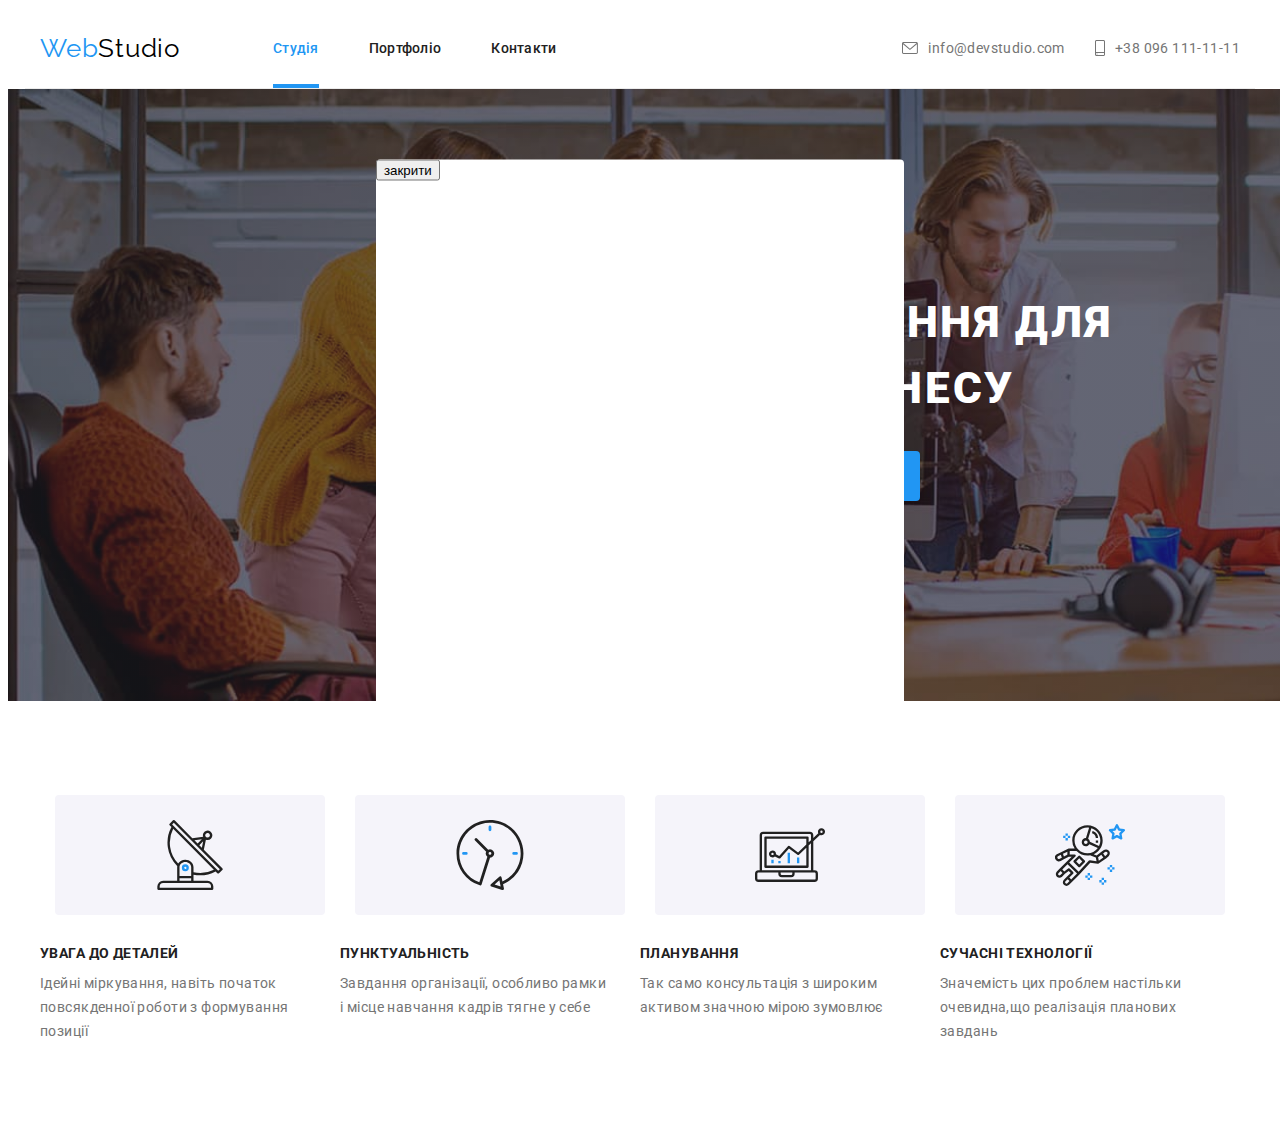
==== modal.html @ b34dbd41 "1" ====
<!DOCTYPE html>
<html lang="en">
    <head>
      <meta charset="UTF-8" >
      <meta http-equiv="X-UA-Compatible" content="IE=edge" >
      <meta name="viewport" content="width=device-width, initial-scale=1.0" >
      <title>модальное окно</title>
  <link rel="preconnect" href="https://fonts.googleapis.com">
  <link rel="preconnect" href="https://fonts.gstatic.com" crossorigin>
  <link href="https://fonts.googleapis.com/css2?family=Raleway:wght@700&family=Roboto:wght@400;500;700;900&display=swap"
    rel="stylesheet">
    <link rel="stylesheet" href="https://cdnjs.cloudflare.com/ajax/libs/modern-normalize/1.1.0/modern-normalize.min.css" integrity="sha512-wpPYUAdjBVSE4KJnH1VR1HeZfpl1ub8YT/NKx4PuQ5NmX2tKuGu6U/JRp5y+Y8XG2tV+wKQpNHVUX03MfMFn9Q==" crossorigin="anonymous" referrerpolicy="no-referrer" />
      <link rel="stylesheet" href="css/styles.css">
    </head>
    <body>
      <header>
        <div class="container start">
        <nav class="site-nav">
          <a class="logo" href="./index.html" rel="home">Web<span>Studio</span></a>
          <ul class="menu">
            <li class="iten">
              <a class="page text" href="./index.html">Студія</a>
            </li>
            <li class="iten" >
              <a class="page" href="./portfolio.html">Портфоліо</a>
            </li>
            <li class="iten">
              <a class="page" href="./">Контакти</a>
            </li>
          </ul>
       
      </nav>
      <ul class="cont">
         
        <li class="contacts">
         
           <a class="mail" href="mailto:info@devstudio.com">
            <svg class="contact-icon" width="16" height="12">
              <use href="./images/icons.svg#icon-envelope-hover"></use>
             </svg>
            info@devstudio.com</a>
         
      </li>
  
        <li class="contacts">
         
           <a class="tel" href="tel:+380961111111">
            <svg class="contact-icon" width="10" height="16">
              <use href="./images/icons.svg#icon-smartphone"></use>
             </svg>
            +38 096 111-11-11</a>
       
        </li>
  
      </ul>
    </div>
      </header>
      <main>
        <div class="bunner">
        <section class="section hero">
          <div class="container">
          <h1 class="hero-title">ЕФЕКТИВНІ РІШЕННЯ ДЛЯ ВАШОГО БІЗНЕСУ</h1>
          <button data-modal-open class="button"  type="button">
            Замовити послугу
          </button>
          </div>
        </section>
        </div>
        <section class="section">
          <div class="container">
          <h2 class="visually-hidden">НАШІ ПЕРЕВАГИ</h2>
          <ul class="details">
            <li class="details-item">
             <div class="details-link">
            <svg class="details-icon" width="70" height="70">
              <use href="./images/icons.svg#icon-antenna-1"></use>
             </svg>
            </div>
           
          </li>
          <li class="details-item">
            <div class="details-link">
           <svg class="details-icon" width="70" height="70">
             <use href="./images/icons.svg#icon-clock-1"></use>
            </svg>
           
         </li>
         <li class="details-item">
          <div class="details-link">
         <svg class="details-icon" width="70" height="70">
           <use href="./images/icons.svg#icon-diagram-1"></use>
          </svg>
         
       </li>
       <li class="details-item">
        <div class="details-link">
       <svg class="details-icon" width="70" height="70">
         <use href="./images/icons.svg#icon-astronaut-1"></use>
        </svg>
       
     </li>
          </ul>
          <ul class="work-list">
            <li class="feature"> 
              <h3 class="title" >УВАГА ДО ДЕТАЛЕЙ</h3>
              <p class="essence">
                Ідейні міркування, навіть початок повсякденної роботи з формування
                позиції
              </p>
            </li>
            <li class="feature">
              <h3 class="title">ПУНКТУАЛЬНІСТЬ</h3>
              <p class="essence" >
                Завдання організації, особливо рамки і місце навчання кадрів тягне
                у себе
              </p>
            </li>
            <li class="feature">
              <h3 class="title">ПЛАНУВАННЯ</h3>
              <p class="essence" >
                Так само консультація з широким активом значною мірою зумовлює
              </p>
            </li>
            <li class="feature">
              <h3 class="title" >СУЧАСНІ ТЕХНОЛОГІЇ</h3>
              <p class="essence">
                Значемість цих проблем настільки очевидна,що реалізація планових
                завдань
              </p>
            </li>
          </ul>
          </div>
        </section> 
    </main>
       <div  class="backdrop is-hidden" data-modal>
        <div class="modal">
            <button data-modal-close class="close">закрити</button>
        </div>
       </div>
       <script src="./js/modal.js"></script>
      </body>
      
      </html>
---- css/styles.css ----
:root{
    --primary-text-color:#757575;
    --title-text-color:#212121;
    --accent-color:#2196f3;
    --primary-bg-color:#fff;
    --btn-bg-color:#188CE8;
    --border-color: #eeeeee;
}
body {
    font-family: 'Roboto', sans-serif;
    color: var(--primary-text-color);
    font-size: 14px;
    letter-spacing: 0.03em;
    background-color: var(--primary-bg-color);
}
ul{
    list-style: none;
    margin: 0;
    padding: 0;
}
a {
    text-decoration: none;
    margin: 0;
    padding: 0;
    color: inherit;
}
h1, h2, h3, h4, p{
    margin: 0;
}
img{
    display: block;
    max-width: 100%;
    height: auto;
}
.container{

width: 1200px;
padding-left: 15px;
padding-right: 15px;
margin-left: auto;
margin-right: auto;
}

 .start{
    display: flex;
    border-bottom: 1px solid #ececec;
}
.section{
    padding-top: 94px;
    padding-bottom: 94px;

}

.site-nav{
    display: flex;

    align-items: center;
   
}

.menu {
    display: flex;
    padding-inline-start: 0px;

}
.menu .iten:not(:last-child)
{
    margin-right: 50px;
}

.logo{
    display: inline-block;
    padding-top: 24px;
    padding-bottom: 24px;
    margin-right: 93px;


    font-family: 'Raleway', sans-serif; 
    color:var(--accent-color);
    font-size: 26px;
    text-decoration: none;
    letter-spacing: 0.03em;
}
.logo span {
  color:#000;
}

.menu  .page{
    display: block;
   font-weight: 500;
    color: var(--title-text-color);
    letter-spacing: 0.02em;
    padding-top: 32px;
    padding-bottom: 32px;
    transition-property: color;
    transition-duration: 250ms;
    transition-timing-function: cubic-bezier(0.4, 0, 0.2, 1);
position: relative ;
   
}
.text::after{
    content: "";
    display: block;
    width: 100%;
    height: 4px;
    background-color: #2196f3;
    position: absolute;
    bottom: 0;
    opacity: 1;
}

.page:focus, 
.page:hover {
    color: var(--accent-color);

} 

.menu .text{
    display: block;
    color:var(--accent-color);
    padding-top: 32px;
    padding-bottom: 32px;
   
}
.cont{
    display: flex;

    gap: 30px;
    margin-left: auto;
}

.contacts{
    display: flex;
    justify-content: center;
    align-items: center;
}

    
 .contact-link:hover{
        fill:var(--btn-bg-color);
    }

.contact-icon{
    margin-right: 10px;
    fill: var(--primary-text-color);

    transition-property: fill;
    transition-duration: 250ms;
    transition-timing-function: cubic-bezier(0.4, 0, 0.2, 1);
}
.mail{
    display: flex;
    align-items: center;
    justify-content: center;
    padding-top: 32px;
    padding-bottom: 32px;
    color: var(--primary-text-color);

    transition-property: color;
    transition-duration: 250ms;
    transition-timing-function: cubic-bezier(0.4, 0, 0.2, 1);
   
}
.tel {
    display: flex;
    align-items: center;
    padding-top: 32px;
    padding-bottom: 32px;
 color:var(--primary-text-color) ;

 transition-property: color;
 transition-duration: 250ms;
 transition-timing-function: cubic-bezier(0.4, 0, 0.2, 1);


}

.mail:focus{
    color: var(--accent-color);
}
.mail:focus .contact-icon{
    fill: var(--accent-color);
}

.mail:hover{
    color: var(--accent-color);
}
.mail:hover .contact-icon{
    fill: var(--accent-color);
}



.tel:focus{
    color: var(--accent-color);
}
.tel:focus .contact-icon{
    fill: var(--accent-color);
}
.tel:hover{
    color: var(--accent-color);
}
.tel:hover .contact-icon{
    fill: var(--accent-color);
}

   
.hero {
 text-align: center;
 margin-top: auto;
 padding-top: 200px;
 padding-bottom: 200px;
 width: 1600px;
 height: 100%;
 margin-left: auto;
 margin-right: auto;
 background-image: linear-gradient( rgba(47, 48, 58, 0.4), rgba(47, 48, 58, 0.4)),
url(../images/mainfon.jpg); 

background-repeat: no-repeat;
background-position: center;
background-color: #2f303A;
background-size: cover;
}


.hero-title {
 color:var(--primary-bg-color);
 font-size: 44px;
 font-weight: 900;
 letter-spacing: 0.06em;
 line-height: 1.5;
 margin-right: 0px;
 margin-bottom: 30px;
 width: 696px;
margin-left: auto;
margin-right: auto;
}
.button{
text-align: center;
padding: 10px 32px;
background-color: var(--accent-color);
color: var(--primary-bg-color);
font-size: 16px;
font-weight: 700;
letter-spacing: 0.06em;
line-height: 1.9;
border-radius: 4px;
border: 0;
cursor: pointer;
box-shadow: 0px 4px 4px rgba(0, 0, 0, 0.15);

transition-property: color, background-color;
transition-duration: 250ms;
transition-timing-function: cubic-bezier(0.4, 0, 0.2, 1);


}
.button:focus, 
.button:hover{
    color: var(--primary-bg-color);
    background-color: var(--btn-bg-color);
}
.visually-hidden {
    position: absolute;
    white-space: nowrap;
    width: 1px;
    height: 1px;
    overflow: hidden;
    border: 0;
    padding: 0;
    clip: rect(0 0 0 0);
    clip-path: inset(50%);
    margin: -1px;
}

.details{
    display: flex;
    justify-content: center;
    align-items: center;
    gap: 30px;
    margin-bottom: 30px;
}

.details-link{
    display: flex;
    justify-content: center;
    align-items: center;
    width: 270px;
    height: 120px;
     background-color:  #f5f4fa;
     border-radius: 4px;
     
}

.work-list{
    display: flex;
    flex-direction: row;
    margin-top: 0;
    margin-bottom: 0;
}

.work-list .title{
    color:var(--title-text-color);
    font-size: 14px;
    font-weight: 700;
    letter-spacing: 0.03em;
    line-height: 1.2;
    padding-bottom: 10px;
    margin-top: 0;
    margin-bottom: 0;
}
.feature{
    width: 270px;
}
.work-list .essence {
    font-weight: 400;
    line-height: 1.7;
}
.feature:not(:last-child){
margin-right: 30px;
}
.works{
    padding-top: 0;
}
.skills{
    text-align: center;
    color: var(--title-text-color);
    font-size: 36px;
    font-weight: 700;
    letter-spacing: 0.03em;
    line-height: 1.2;
    margin-top: 0px;
    margin-bottom: 50px;

}
.specialists {
    text-align: center;
    color: var(--title-text-color);
    font-size: 36px;
    font-weight: 700;
    letter-spacing: 0.03em;
    line-height: 1.2;
    margin-top: 0px;
    margin-bottom: 50px;
}

.foto{
    display: flex;
    margin-top: 0px;
    margin-bottom: 0px;
    padding-inline-start: 0px;
    
}

.foto-img:not(:last-child)
{ 
    margin-right: 30px;
}
.applications{
    position: absolute;
    display: flex;
    justify-content: center;
    align-items: center;
    background-color: rgba(47, 48, 58, 0.8);
    width: 370px;
    height: 70px;
    bottom: 0;
    right: 0;

}
.foto-img{
    position: relative;
    bottom: -30px;
    position: relative;
}

.application{

    color: var(--primary-bg-color);
    font-size: 14px;
    font-weight: 700;
    letter-spacing: 0.03em;
    line-height: 1.2;
    text-align: center;
    
}

.group{
display: flex;
     }

 .teams{
    background-color: #f5f4fa;
}
.team {
    background-color: var(--primary-bg-color);
    box-shadow: 0px 1px 3px rgba(0, 0, 0, 0.12), 0px 1px 1px rgba(0, 0, 0, 0.14), 0px 2px 1px rgba(0, 0, 0, 0.2);
    border-radius: 0px 0px 4px 4px;
}
.team:not(:last-child){
    margin-right: 30px;
}
.team-picture{
    
    margin-bottom: 30px;
}
.name {
    color: var(--title-text-color);
    font-size: 16px;
    font-weight: 500;
    letter-spacing: 0.03em;
    line-height: 1.2;
    margin-bottom: 10px;
    text-align: center;
}
.activity{
    font-size: 16px;
    font-weight: 400;
    line-height: 1.2;
    text-align: center;
    margin-bottom: 16px;
}
.socials{
    display: flex;
    justify-content: center;
    align-items: center;
    gap: 10px;
    margin-bottom: 30px;
}

.socials-link{
    display: flex;
    justify-content: center;
    align-items: center;
    width: 44px;
    height: 44px;
     background-color:  var(--primary-bg-color);
     border-radius: 50%;

     transition-property: background-color;
     transition-duration: 250ms;
     transition-timing-function: cubic-bezier(0.4, 0, 0.2, 1);
}

.socials-link:hover{
    background-color:var(--btn-bg-color);
}
.socials-link:hover .socials-icon{
    fill: var(--primary-bg-color);
}
.socials-link:focus{
    background-color:var(--btn-bg-color);
}
.socials-link:focus .socials-icon{
    fill: var(--primary-bg-color);
}
    


.socials-icon{
    fill: #afb1b8;

    transition-property: fill;
    transition-duration: 250ms;
    transition-timing-function: cubic-bezier(0.4, 0, 0.2, 1);
}
.customers{
    text-align: center;
    color: var(--title-text-color);
    font-size: 36px;
    font-weight: 700;
    letter-spacing: 0.03em;
    line-height: 1.2;
    margin-top: 0px;
    margin-bottom: 50px;
}
.our-customers{
    display: flex;
    justify-content: center;
    align-items: center;
    gap: 30px;
}
.customer-box{
    display: flex;
    justify-content: center;
    align-items: center;
    width: 170px;
    height: 92px;
   
}
.customer-link{
   display: flex;
   justify-content: center;
   align-items: center;
    width: 100%;
    height: 100%;
     background-color: #fff;
     border: 1px solid #afb1b8;
     border-radius: 4px;
     outline: transparent;

     transition-property: border-color, cursor ;
     transition-duration: 250ms;
     transition-timing-function: cubic-bezier(0.4, 0, 0.2, 1);
     }


     .customer-link:hover {
        border-color: var(--accent-color);
        cursor: pointer;
    }
    .customer-link:hover .customer-icon{
        fill: var(--accent-color);
    }

    .customer-link:focus{
        border-color: var(--accent-color);
        cursor: pointer;
    }
    .customer-link:focus .customer-icon{
        fill: var(--accent-color);
    }

    .customer-icon{
        fill: #afb1b8;
        transition-property: fill ;
        transition-duration: 250ms;
        transition-timing-function: cubic-bezier(0.4, 0, 0.2, 1);

    }





.page-footer {

   background-color: #2f303A;
   padding-top: 60px;
   padding-bottom: 60px;

}

 .block-footer{
    display: flex;
    align-items: baseline;
    gap: 70px;
}
.page-footer .feedback {
    letter-spacing: 0.03em;
    line-height: 1.7;
   
    transition-property: color;
    transition-duration: 250ms;
    transition-timing-function: cubic-bezier(0.4, 0, 0.2, 1);

}
.page-footer .feedback:hover {
    color:var(--accent-color);
}
.container .logo-f{
font-family: 'Raleway', sans-serif;
    color: var(--accent-color);
    font-size: 26px;
    letter-spacing: 0.03em;
    display:inline-flex;
    margin-bottom: 20px;

}
.logo-f span{
    color: var(--primary-bg-color);
}
.page-footer .map {
     color: var(--primary-bg-color);
     padding-inline-start: 0px;
     margin-top: 20px;
}

.f-mail:hover,
.f-mail:focus{
    color: var(--accent-color);
}
.f-tel:hover,
.f-tel:focus{
    color: var(--accent-color);
}

.footer-feedback:not(:last-child){
    margin-bottom: 9px;
}
.f-mail{
    color: rgba(255, 255, 255, 0.6);

    transition-property: color;
    transition-duration: 250ms;
    transition-timing-function: cubic-bezier(0.4, 0, 0.2, 1);
}
.f-tel{
    color: rgba(255, 255, 255, 0.6);
margin-left: 0px;

transition-property: color;
transition-duration: 250ms;
transition-timing-function: cubic-bezier(0.4, 0, 0.2, 1);
}

.footer-header{
    text-align: left;
    color: var(--primary-bg-color);
    font-size: 14px;
    font-weight: 700;
    letter-spacing: 0.03em;
    line-height: 1.2;
    margin-bottom: 20px;
}
.footer-icons{
    display: block;
    justify-content: center;
}
.f-links{
    display: flex;
    justify-content: left;
    align-items: center;
    gap: 10px;
}

.footer-link{
    display: flex;
    justify-content: center;
    align-items: center;
    width: 44px;
    height: 44px;
     background-color: rgba(255, 255, 255, 0.1);
     border-radius: 50%;
    
     transition-property: background-color;
    transition-duration: 250ms;
    transition-timing-function: cubic-bezier(0.4, 0, 0.2, 1);
    
    }

.footer-icon{
    fill: #fff
}
.footer-link:hover{
    background-color:var(--btn-bg-color);
}
.footer-link:focus{
    background-color: var(--btn-bg-color);
}



<!--portfolio-->




 .menu .iten .studia{
    color: var(--title-text-color)
}
.menu .portf{
    color: var(--accent-color);
    
}

.portf::after{
    content: "";
    display: block;
    width: 100%;
    height: 4px;
    background-color: #2196f3;
    position: absolute;
    bottom: 0;
    opacity: 1;
}
.bt{
    display: flex;
    margin-bottom: 50px;
    justify-content: center;
}
 .btns:not(:last-child){
    margin-right: 8px;
}
.btn-group{
    background-color: #f5f4fa;
    letter-spacing: 0.03em;
    font-size: 16px;
    color: var(--title-text-color);
    line-height: 26px;
     display: flex;
     text-align: center;
     border-radius: 4px;
     padding: 6px 22px;
     border:0px;
     cursor: pointer;
    
}

.other{

    transition-property: color, background-color, filter;
    transition-duration: 250ms;
    transition-timing-function: cubic-bezier(0.4, 0, 0.2, 1);

}
.other:focus,
.other:hover{
    color: var(--primary-bg-color);
    background-color:#188CE8 ;
    filter: drop-shadow(0px 4px 4px rgba(0, 0, 0, 0.25));
}

 .all{
    display: inline-block;
    background-color: var(--accent-color);
    color: var(--primary-bg-color);
    min-width: 73px;
    padding: 6px 25px;

    transition-property: color, background-color, filter;
    transition-duration: 250ms;
    transition-timing-function: cubic-bezier(0.4, 0, 0.2, 1);
    
}
.all:focus,
.all:hover {
    color:#188CE8 ;
    background-color: var(--primary-bg-color) ;
    filter: drop-shadow(0px 4px 4px rgba(0, 0, 0, 0.25));

}
.project{
    display: flex;
    flex-wrap: wrap;
    gap:30px
}
 .bloc{
     width: calc((100% - 30px*2) / 3);
     
}


.main-foto:hover,
.main-foto:focus{
    box-shadow: 0px 1px 1px rgba(0, 0, 0, 0.12), 0px 4px 4px rgba(0, 0, 0, 0.06), 1px 4px 6px rgba(0, 0, 0, 0.16);

}

.main-foto{
    display: block;
    outline: transparent;

    transition-property: box-shadow;
    transition-duration: 250ms;
    transition-timing-function: cubic-bezier(0.4, 0, 0.2, 1);

}

.blu-foto{
    position: relative;
    overflow: hidden;
}




.signature{
    position: absolute;
    display: flex;
    background-color: rgba(33, 150, 243, 0.9);;
    width: 100%;
    height: 100%;
    top: 0;
    right: 0;
    font-size: 18px;
    line-height: 1.56; 
    letter-spacing: 0.03em;
    justify-content: center;
    align-items: center;
    padding-top: 63px;
    padding-bottom: 63px;
    padding-left:24px ;
    padding-right:24px ;
    color: #FFFFFF;
    opacity: 1;
    transition: 250ms;
    transform: translateY(+100%)
}

.main-foto:hover .signature{
    opacity: 1;
    transform: translateY(0);
}

.poster{
    border-bottom: 1px solid var(--border-color);
    border-left: 1px solid var(--border-color);
    border-right: 1px solid var(--border-color);
    padding-left: 23px;
    padding-top: 20px;
    padding-bottom: 19px;
}
.project-name {
    letter-spacing: 0.06em;
    font-size: 18px;
    color: var(--title-text-color);
    font-weight: 700;
    line-height: 1.9;
    margin-bottom: 4px;
}
.project-deal {
    font-size: 16px;
    color: var(--primary-text-color);
    letter-spacing:0.03em ;
    line-height: 30px;
}



<!--modal-->



.backdrop {
    
    position: fixed;
    top: 0;
    left: 0;
    width: 1600px;
    height: 1024px;
    background-color: rgba(0, 0, 0, 0.2);
    
}
.backdrop .is-hidden{
    opacity: 0;
    visibility: ;
    pointer-events: none;

}
.modal{

    height:581px; 
    width: 528px;
    background-color: #fff;
    position: absolute;
    top:50%;
    left:50%;
    transform: translate(-50%, -50%);
    border-radius: 4px;
}
.close{
   display: flex; 
   justify-content: left;
   margin-left: 0;
   margin-right: 0;


}
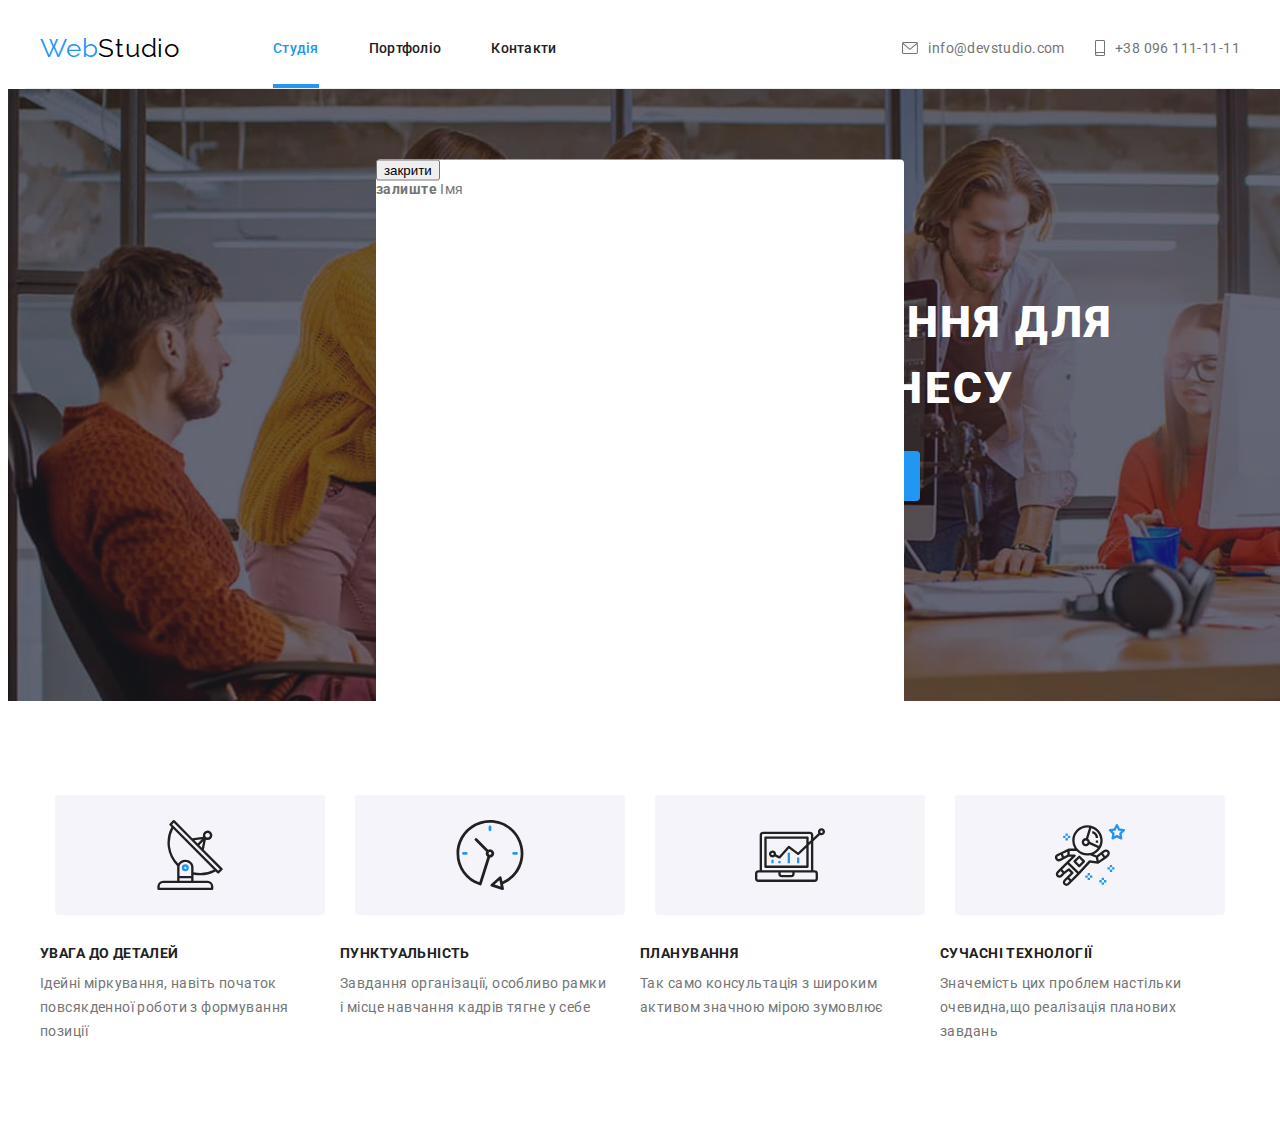
==== commit 492ab663: "5" ====
--- a/modal.html
+++ b/modal.html
@@ -135,7 +135,11 @@
        <div  class="backdrop is-hidden" data-modal>
         <div class="modal">
             <button data-modal-close class="close">закрити</button>
-        </div>
+            <strong class="modal-title">залиште</strong>
+     <label>
+      Імя
+     </label>
+     
        </div>
        <script src="./js/modal.js"></script>
       </body>
--- a/css/styles.css
+++ b/css/styles.css
@@ -835,7 +835,7 @@
 }
 .backdrop .is-hidden{
     opacity: 0;
-    visibility: ;
+visibility: hidden;
     pointer-events: none;
 
 }
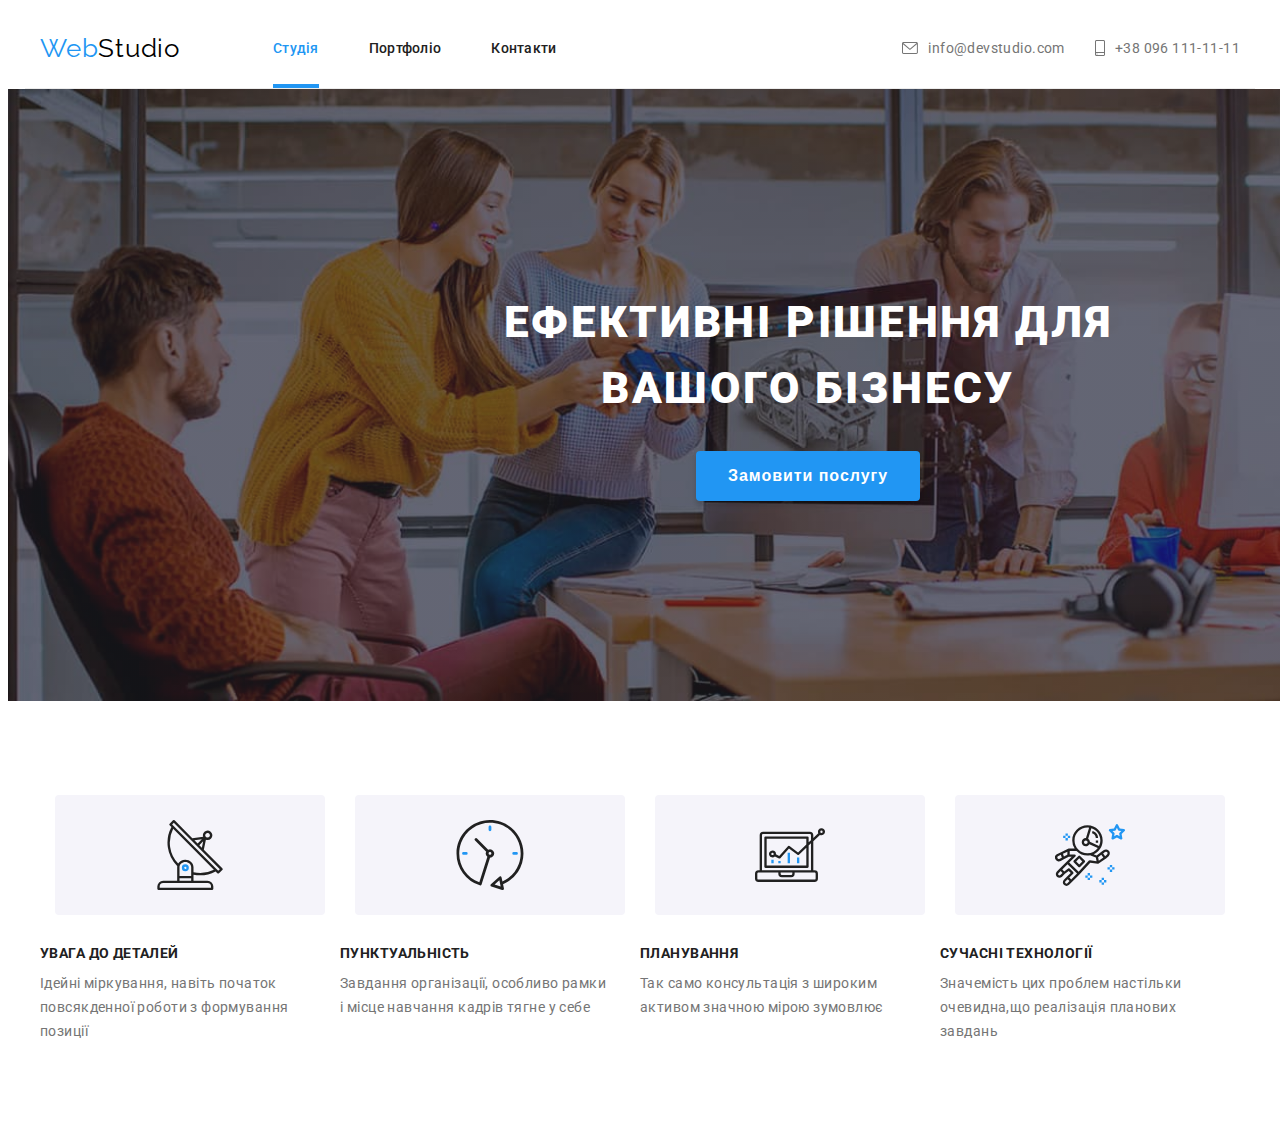
==== commit cfb60451: "5" ====
--- a/modal.html
+++ b/modal.html
@@ -138,8 +138,21 @@
             <strong class="modal-title">залиште</strong>
      <label>
       Імя
+      <input type="text"/>
      </label>
-     
+     <label>
+      Телефон
+      <input type="tel"/>
+     </label>
+     <label>
+Коментар
+
+      <input type="checkbox">
+      <span>
+        Погоджуюся з розсилкою та приймаю
+      </span>
+     </label>
+        </div>
        </div>
        <script src="./js/modal.js"></script>
       </body>
--- a/css/styles.css
+++ b/css/styles.css
@@ -833,15 +833,15 @@
     background-color: rgba(0, 0, 0, 0.2);
     
 }
-.backdrop .is-hidden{
+.backdrop.is-hidden{
     opacity: 0;
 visibility: hidden;
     pointer-events: none;
 
 }
 .modal{
-
-    height:581px; 
+position: fixed;
+    min-height:581px; 
     width: 528px;
     background-color: #fff;
     position: absolute;
@@ -850,6 +850,40 @@
     transform: translate(-50%, -50%);
     border-radius: 4px;
 }
+.backdrop.is-hidden .modal{
+transform: translate(-50%, -50%) scale(0.6);
+}
+
+.modal-label{
+    display: flex;
+    flex-direction: column;
+  
+    margin-bottom: 10px;
+}
+.modal-label:not(:last-child){
+    margin-bottom: 10px;
+}
+
+.modal-label > input,
+.modal-label > textarea{
+border: 1px solid #212121;
+border-radius: 4px;
+
+}
+.modal-label > input{
+    padding: 7px 0;
+    padding-left: 35px;
+    padding-right: 5px;
+    gap: 4px;
+}
+
+.modal-comment{
+    font-size: 12px;
+    line-height: calc(14 / 12);
+    letter-spacing: 0.01em;
+    color: #188CE8;
+    
+}
 .close{
    display: flex; 
    justify-content: left;
@@ -857,4 +891,15 @@
    margin-right: 0;
 
 
+}
+.modal-label > textarea::placeholder{
+    color:#188CE8;
+    font-size: 12px;
+}
+
+.modal-icon{
+    position: absolute;
+    top: 29px;
+    left: 12px;
+
 }